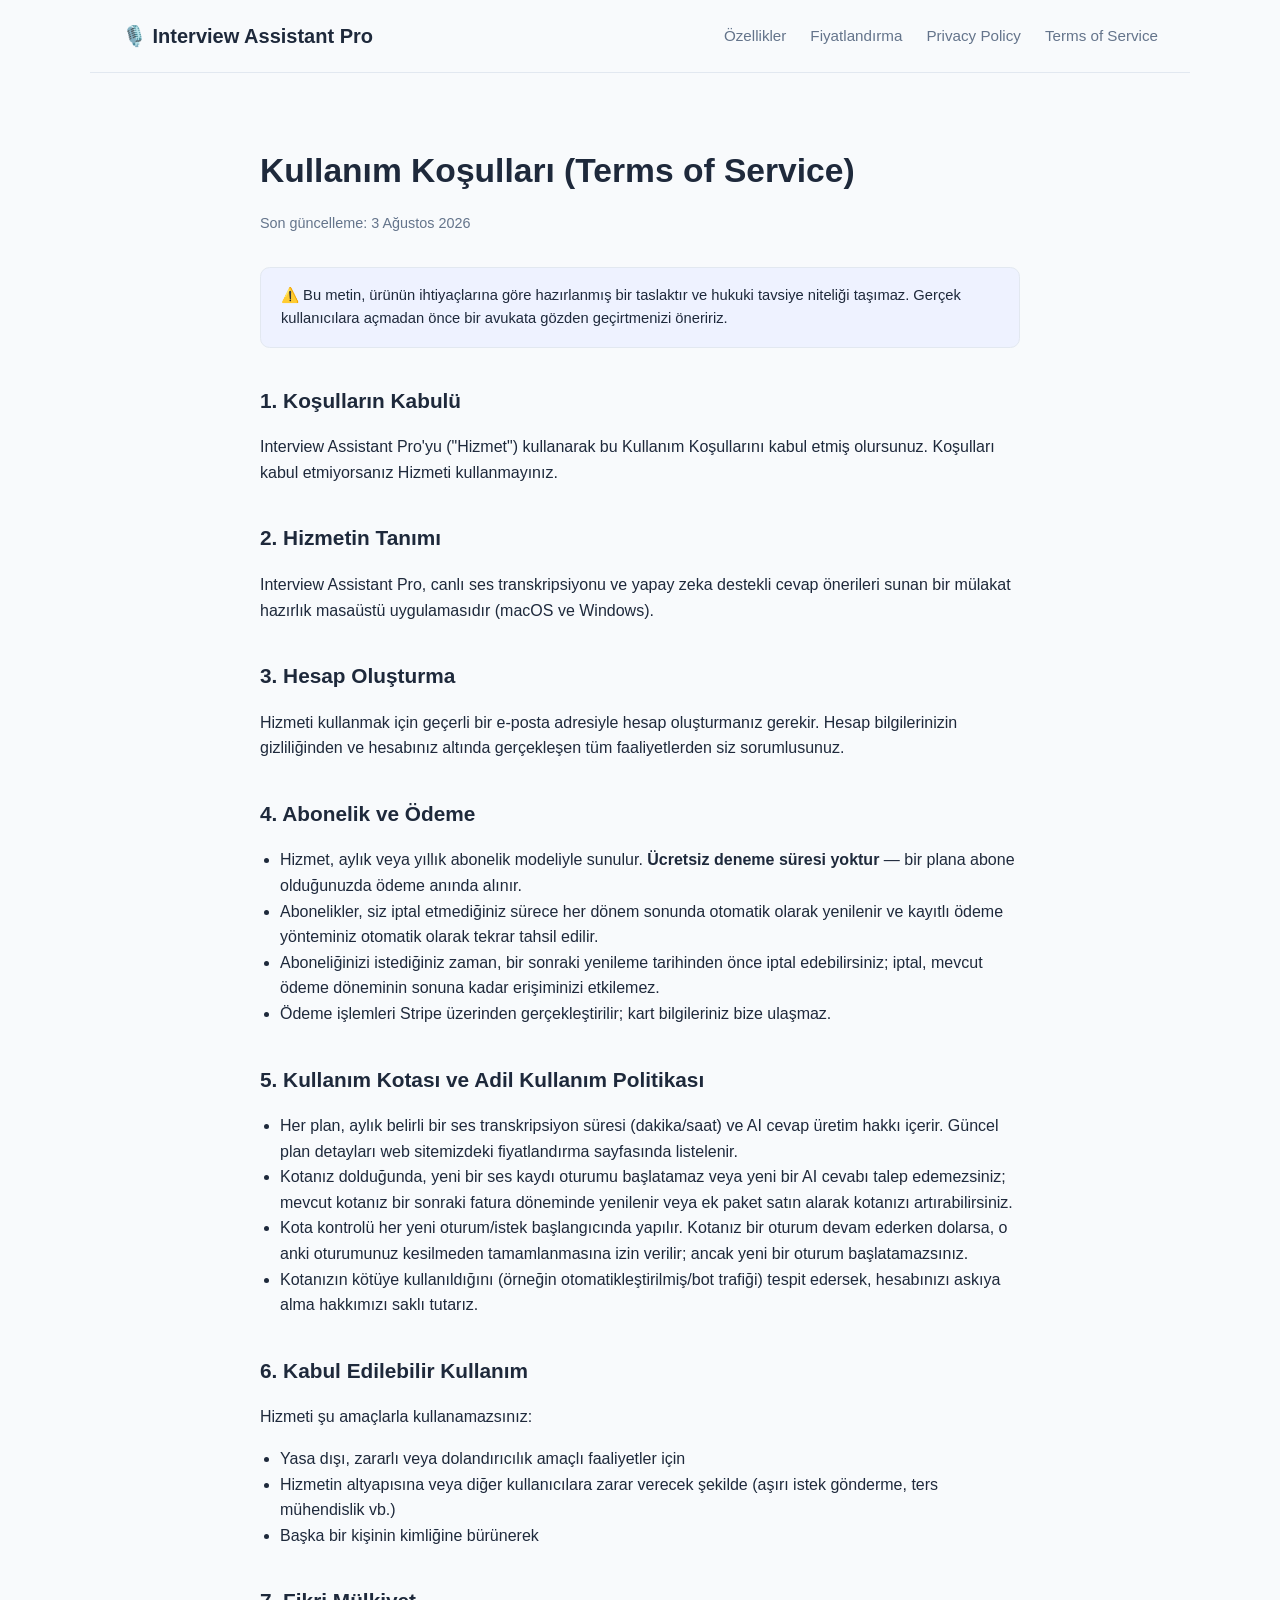
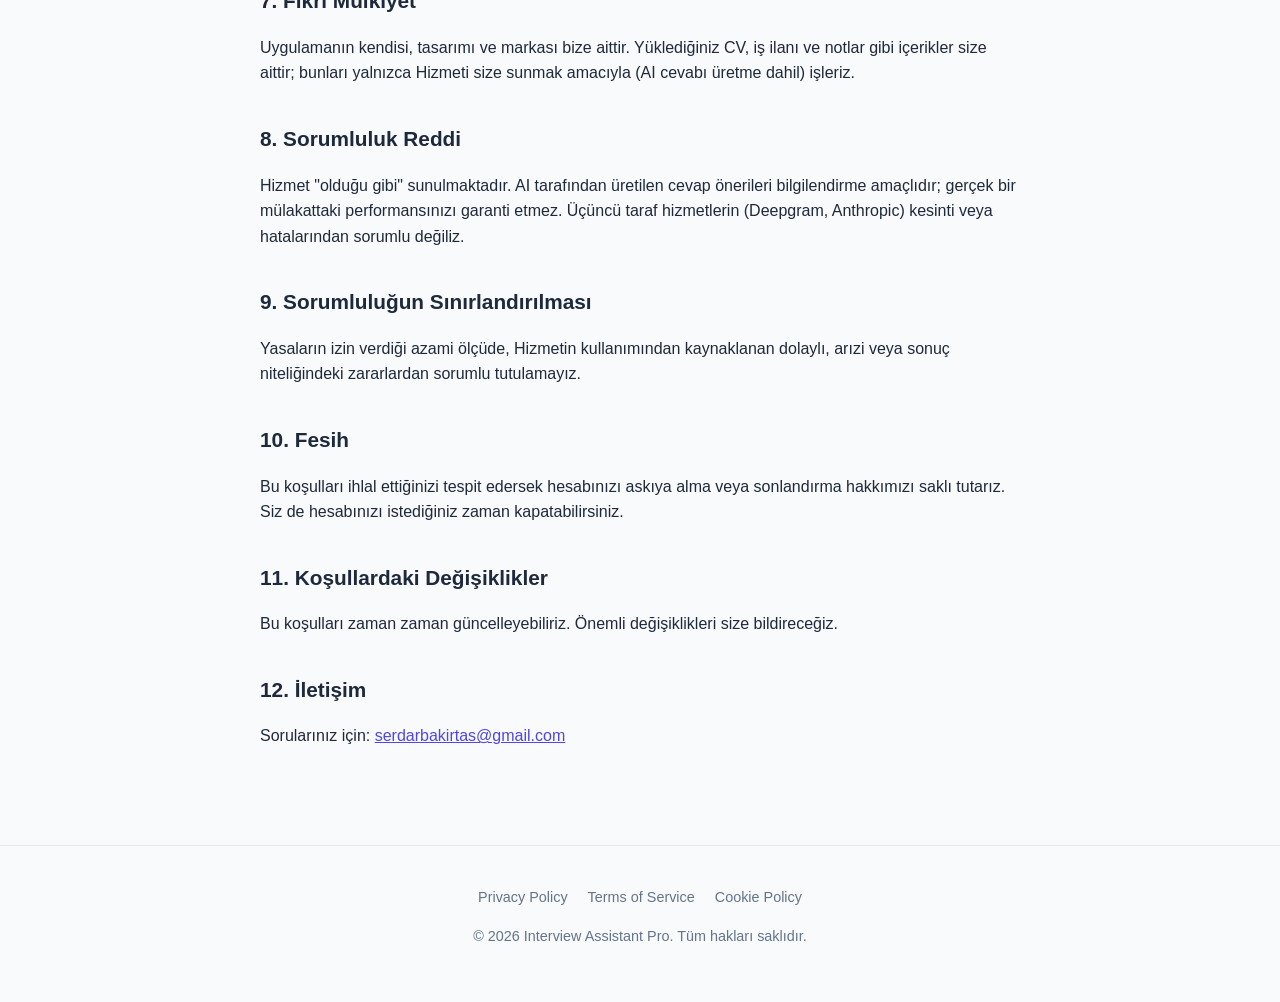
==== terms.html @ e969a351 "Initial commit: Interview Assistant Pro marketing website Static HTML/CSS site with landing page, Pr" ====
<!doctype html>
<html lang="tr">
<head>
  <meta charset="UTF-8" />
  <meta name="viewport" content="width=device-width, initial-scale=1.0" />
  <title>Terms of Service — Interview Assistant Pro</title>
  <link rel="stylesheet" href="style.css" />
</head>
<body>
  <header class="site-header">
    <a href="index.html" class="logo">🎙️ Interview Assistant Pro</a>
    <nav class="site-nav">
      <a href="index.html#features">Özellikler</a>
      <a href="index.html#pricing">Fiyatlandırma</a>
      <a href="privacy.html">Privacy Policy</a>
      <a href="terms.html">Terms of Service</a>
    </nav>
  </header>

  <main>
    <div class="legal-page">
      <h1>Kullanım Koşulları (Terms of Service)</h1>
      <p class="updated">Son güncelleme: 3 Ağustos 2026</p>

      <div class="notice-box">
        ⚠️ Bu metin, ürünün ihtiyaçlarına göre hazırlanmış bir taslaktır ve hukuki tavsiye niteliği taşımaz.
        Gerçek kullanıcılara açmadan önce bir avukata gözden geçirtmenizi öneririz.
      </div>

      <h2>1. Koşulların Kabulü</h2>
      <p>
        Interview Assistant Pro'yu ("Hizmet") kullanarak bu Kullanım Koşullarını kabul etmiş olursunuz.
        Koşulları kabul etmiyorsanız Hizmeti kullanmayınız.
      </p>

      <h2>2. Hizmetin Tanımı</h2>
      <p>
        Interview Assistant Pro, canlı ses transkripsiyonu ve yapay zeka destekli cevap önerileri sunan
        bir mülakat hazırlık masaüstü uygulamasıdır (macOS ve Windows).
      </p>

      <h2>3. Hesap Oluşturma</h2>
      <p>
        Hizmeti kullanmak için geçerli bir e-posta adresiyle hesap oluşturmanız gerekir. Hesap
        bilgilerinizin gizliliğinden ve hesabınız altında gerçekleşen tüm faaliyetlerden siz sorumlusunuz.
      </p>

      <h2>4. Abonelik ve Ödeme</h2>
      <ul>
        <li>Hizmet, aylık veya yıllık abonelik modeliyle sunulur. <strong>Ücretsiz deneme süresi yoktur</strong> — bir plana abone olduğunuzda ödeme anında alınır.</li>
        <li>Abonelikler, siz iptal etmediğiniz sürece her dönem sonunda otomatik olarak yenilenir ve kayıtlı ödeme yönteminiz otomatik olarak tekrar tahsil edilir.</li>
        <li>Aboneliğinizi istediğiniz zaman, bir sonraki yenileme tarihinden önce iptal edebilirsiniz; iptal, mevcut ödeme döneminin sonuna kadar erişiminizi etkilemez.</li>
        <li>Ödeme işlemleri Stripe üzerinden gerçekleştirilir; kart bilgileriniz bize ulaşmaz.</li>
      </ul>

      <h2>5. Kullanım Kotası ve Adil Kullanım Politikası</h2>
      <ul>
        <li>Her plan, aylık belirli bir ses transkripsiyon süresi (dakika/saat) ve AI cevap üretim hakkı içerir. Güncel plan detayları web sitemizdeki fiyatlandırma sayfasında listelenir.</li>
        <li>Kotanız dolduğunda, yeni bir ses kaydı oturumu başlatamaz veya yeni bir AI cevabı talep edemezsiniz; mevcut kotanız bir sonraki fatura döneminde yenilenir veya ek paket satın alarak kotanızı artırabilirsiniz.</li>
        <li>Kota kontrolü her yeni oturum/istek başlangıcında yapılır. Kotanız bir oturum devam ederken dolarsa, o anki oturumunuz kesilmeden tamamlanmasına izin verilir; ancak yeni bir oturum başlatamazsınız.</li>
        <li>Kotanızın kötüye kullanıldığını (örneğin otomatikleştirilmiş/bot trafiği) tespit edersek, hesabınızı askıya alma hakkımızı saklı tutarız.</li>
      </ul>

      <h2>6. Kabul Edilebilir Kullanım</h2>
      <p>Hizmeti şu amaçlarla kullanamazsınız:</p>
      <ul>
        <li>Yasa dışı, zararlı veya dolandırıcılık amaçlı faaliyetler için</li>
        <li>Hizmetin altyapısına veya diğer kullanıcılara zarar verecek şekilde (aşırı istek gönderme, ters mühendislik vb.)</li>
        <li>Başka bir kişinin kimliğine bürünerek</li>
      </ul>

      <h2>7. Fikri Mülkiyet</h2>
      <p>
        Uygulamanın kendisi, tasarımı ve markası bize aittir. Yüklediğiniz CV, iş ilanı ve notlar gibi
        içerikler size aittir; bunları yalnızca Hizmeti size sunmak amacıyla (AI cevabı üretme dahil) işleriz.
      </p>

      <h2>8. Sorumluluk Reddi</h2>
      <p>
        Hizmet "olduğu gibi" sunulmaktadır. AI tarafından üretilen cevap önerileri bilgilendirme
        amaçlıdır; gerçek bir mülakattaki performansınızı garanti etmez. Üçüncü taraf hizmetlerin
        (Deepgram, Anthropic) kesinti veya hatalarından sorumlu değiliz.
      </p>

      <h2>9. Sorumluluğun Sınırlandırılması</h2>
      <p>
        Yasaların izin verdiği azami ölçüde, Hizmetin kullanımından kaynaklanan dolaylı, arızi veya
        sonuç niteliğindeki zararlardan sorumlu tutulamayız.
      </p>

      <h2>10. Fesih</h2>
      <p>
        Bu koşulları ihlal ettiğinizi tespit edersek hesabınızı askıya alma veya sonlandırma hakkımızı
        saklı tutarız. Siz de hesabınızı istediğiniz zaman kapatabilirsiniz.
      </p>

      <h2>11. Koşullardaki Değişiklikler</h2>
      <p>Bu koşulları zaman zaman güncelleyebiliriz. Önemli değişiklikleri size bildireceğiz.</p>

      <h2>12. İletişim</h2>
      <p>Sorularınız için: <a href="mailto:serdarbakirtas@gmail.com">serdarbakirtas@gmail.com</a></p>
    </div>
  </main>

  <footer class="site-footer">
    <div class="legal-links">
      <a href="privacy.html">Privacy Policy</a>
      <a href="terms.html">Terms of Service</a>
      <a href="cookies.html">Cookie Policy</a>
    </div>
    <p>© 2026 Interview Assistant Pro. Tüm hakları saklıdır.</p>
  </footer>
</body>
</html>
---- style.css ----
:root {
  --bg: #f8fafc;
  --bg-alt: #ffffff;
  --text: #1e293b;
  --text-muted: #64748b;
  --border: #e2e8f0;
  --primary: #4f46e5;
  --primary-hover: #4338ca;
  --accent-bg: #eef2ff;
  --code-bg: #f1f5f9;
}

@media (prefers-color-scheme: dark) {
  :root {
    --bg: #0f172a;
    --bg-alt: #1e293b;
    --text: #f1f5f9;
    --text-muted: #94a3b8;
    --border: #334155;
    --primary: #818cf8;
    --primary-hover: #a5b4fc;
    --accent-bg: #1e1b4b;
    --code-bg: #1e293b;
  }
}

* { box-sizing: border-box; }

body {
  margin: 0;
  font-family: -apple-system, BlinkMacSystemFont, 'Segoe UI', Roboto, Helvetica, Arial, sans-serif;
  background: var(--bg);
  color: var(--text);
  line-height: 1.6;
}

a { color: var(--primary); }

header.site-header {
  display: flex;
  align-items: center;
  justify-content: space-between;
  padding: 1.25rem 2rem;
  border-bottom: 1px solid var(--border);
  max-width: 1100px;
  margin: 0 auto;
}

.logo {
  font-weight: 700;
  font-size: 1.25rem;
  text-decoration: none;
  color: var(--text);
  display: flex;
  align-items: center;
  gap: 0.5rem;
}

nav.site-nav {
  display: flex;
  gap: 1.5rem;
}

nav.site-nav a {
  text-decoration: none;
  color: var(--text-muted);
  font-size: 0.95rem;
  font-weight: 500;
}

nav.site-nav a:hover { color: var(--primary); }

main {
  max-width: 1100px;
  margin: 0 auto;
  padding: 0 2rem;
}

.hero {
  text-align: center;
  padding: 5rem 1rem 4rem;
}

.hero h1 {
  font-size: 2.75rem;
  margin: 0 0 1rem;
  line-height: 1.15;
}

.hero p.subtitle {
  font-size: 1.2rem;
  color: var(--text-muted);
  max-width: 600px;
  margin: 0 auto 2rem;
}

.cta-group {
  display: flex;
  gap: 1rem;
  justify-content: center;
  flex-wrap: wrap;
}

.btn {
  display: inline-block;
  padding: 0.85rem 1.75rem;
  border-radius: 0.6rem;
  font-weight: 600;
  text-decoration: none;
  font-size: 1rem;
  transition: transform 0.15s ease, background 0.15s ease;
}

.btn-primary {
  background: var(--primary);
  color: white;
}

.btn-primary:hover {
  background: var(--primary-hover);
  transform: translateY(-1px);
}

.btn-secondary {
  background: var(--accent-bg);
  color: var(--primary);
}

.btn-secondary:hover { transform: translateY(-1px); }

section.features {
  padding: 3rem 0 4rem;
}

section.features h2, section.pricing h2 {
  text-align: center;
  font-size: 2rem;
  margin-bottom: 2.5rem;
}

.feature-grid {
  display: grid;
  grid-template-columns: repeat(auto-fit, minmax(240px, 1fr));
  gap: 1.5rem;
}

.feature-card {
  background: var(--bg-alt);
  border: 1px solid var(--border);
  border-radius: 0.75rem;
  padding: 1.5rem;
}

.feature-card .icon { font-size: 1.75rem; margin-bottom: 0.5rem; }
.feature-card h3 { margin: 0 0 0.5rem; font-size: 1.05rem; }
.feature-card p { margin: 0; color: var(--text-muted); font-size: 0.92rem; }

section.pricing { padding: 2rem 0 4rem; }

.pricing-grid {
  display: grid;
  grid-template-columns: repeat(auto-fit, minmax(260px, 1fr));
  gap: 1.5rem;
  max-width: 800px;
  margin: 0 auto;
}

.price-card {
  background: var(--bg-alt);
  border: 1px solid var(--border);
  border-radius: 0.9rem;
  padding: 2rem;
  text-align: center;
}

.price-card .plan-name { font-weight: 700; font-size: 1.1rem; margin-bottom: 0.5rem; }
.price-card .plan-price { font-size: 2.25rem; font-weight: 800; margin: 0.5rem 0; }
.price-card .plan-price span { font-size: 1rem; font-weight: 500; color: var(--text-muted); }
.price-card ul { list-style: none; padding: 0; margin: 1.25rem 0; color: var(--text-muted); font-size: 0.92rem; }
.price-card li { padding: 0.35rem 0; }

footer.site-footer {
  border-top: 1px solid var(--border);
  padding: 2.5rem 2rem;
  text-align: center;
  color: var(--text-muted);
  font-size: 0.9rem;
}

footer.site-footer .legal-links {
  display: flex;
  gap: 1.25rem;
  justify-content: center;
  margin-bottom: 1rem;
  flex-wrap: wrap;
}

footer.site-footer .legal-links a {
  color: var(--text-muted);
  text-decoration: none;
}

footer.site-footer .legal-links a:hover { color: var(--primary); }

/* Legal pages */
.legal-page {
  padding: 3rem 0 5rem;
  max-width: 760px;
  margin: 0 auto;
}

.legal-page h1 { font-size: 2.1rem; margin-bottom: 0.25rem; }
.legal-page .updated { color: var(--text-muted); font-size: 0.9rem; margin-bottom: 2rem; }
.legal-page h2 { font-size: 1.3rem; margin-top: 2.25rem; }
.legal-page h3 { font-size: 1.05rem; margin-top: 1.5rem; }
.legal-page p, .legal-page li { color: var(--text); }
.legal-page ul { padding-left: 1.25rem; }

.notice-box {
  background: var(--accent-bg);
  border: 1px solid var(--border);
  border-radius: 0.6rem;
  padding: 1rem 1.25rem;
  margin: 1.5rem 0;
  font-size: 0.92rem;
}

@media (max-width: 640px) {
  header.site-header { flex-direction: column; gap: 1rem; padding: 1.5rem 1.25rem; }
  .hero h1 { font-size: 2rem; }
  main { padding: 0 1.25rem; }
}
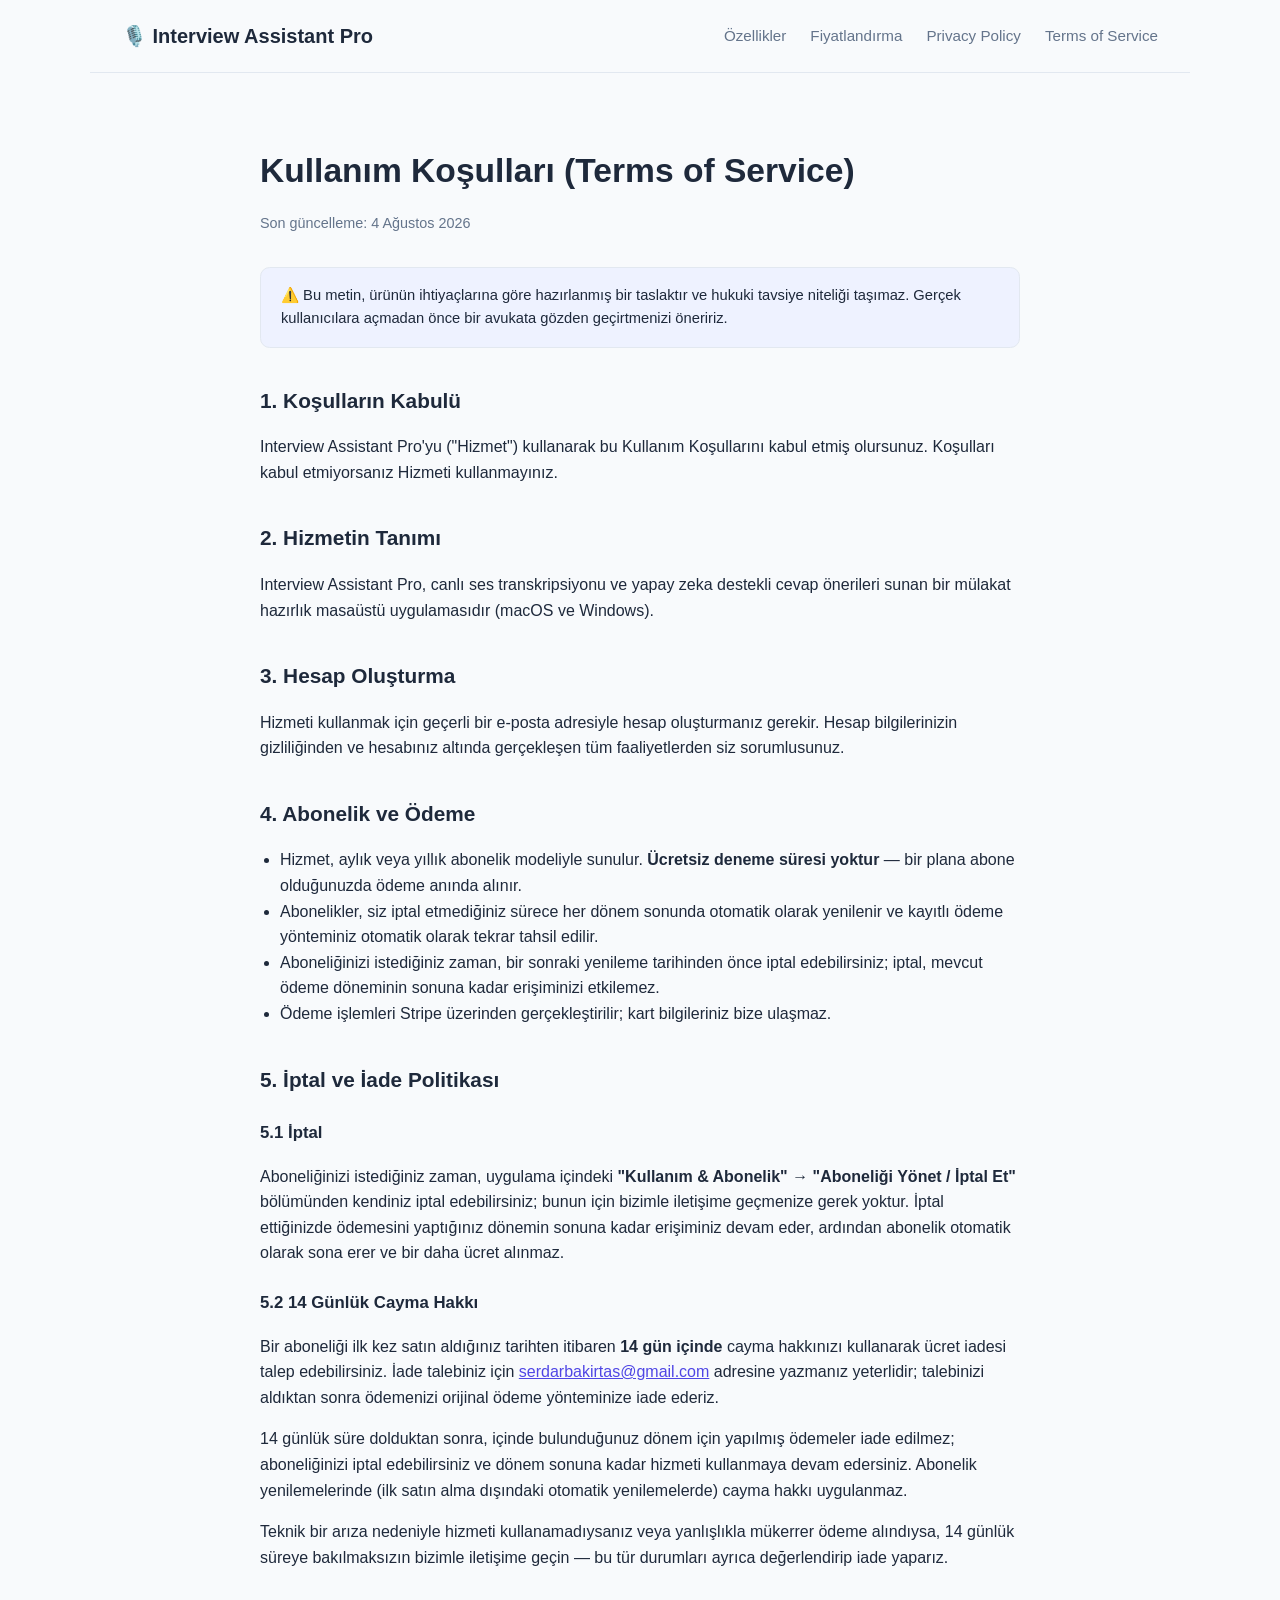
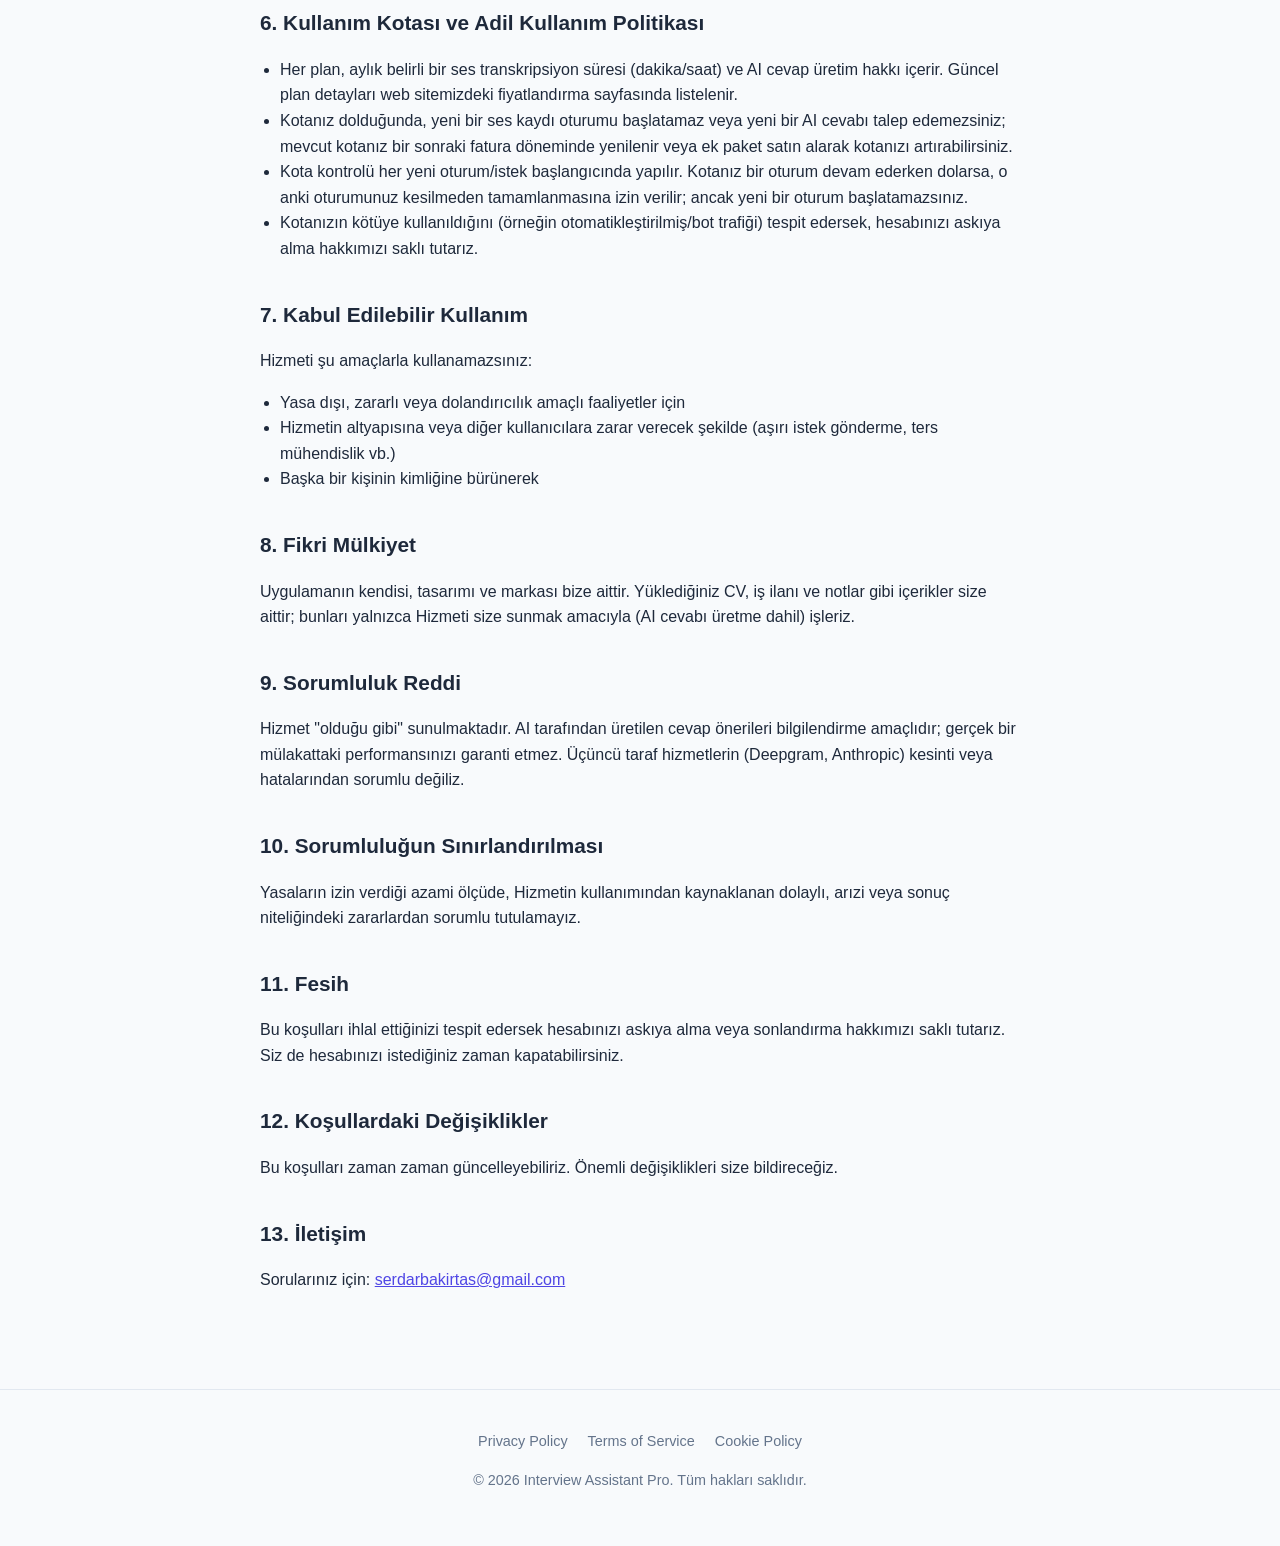
==== commit 060e9048: "Add cancellation and 14-day refund policy to Terms of Service Spells out self-service cancellation (" ====
--- a/terms.html
+++ b/terms.html
@@ -20,7 +20,7 @@
   <main>
     <div class="legal-page">
       <h1>Kullanım Koşulları (Terms of Service)</h1>
-      <p class="updated">Son güncelleme: 3 Ağustos 2026</p>
+      <p class="updated">Son güncelleme: 4 Ağustos 2026</p>
 
       <div class="notice-box">
         ⚠️ Bu metin, ürünün ihtiyaçlarına göre hazırlanmış bir taslaktır ve hukuki tavsiye niteliği taşımaz.
@@ -53,7 +53,33 @@
         <li>Ödeme işlemleri Stripe üzerinden gerçekleştirilir; kart bilgileriniz bize ulaşmaz.</li>
       </ul>
 
-      <h2>5. Kullanım Kotası ve Adil Kullanım Politikası</h2>
+      <h2>5. İptal ve İade Politikası</h2>
+      <h3>5.1 İptal</h3>
+      <p>
+        Aboneliğinizi istediğiniz zaman, uygulama içindeki <strong>"Kullanım &amp; Abonelik" → "Aboneliği Yönet / İptal Et"</strong>
+        bölümünden kendiniz iptal edebilirsiniz; bunun için bizimle iletişime geçmenize gerek yoktur. İptal ettiğinizde
+        ödemesini yaptığınız dönemin sonuna kadar erişiminiz devam eder, ardından abonelik otomatik olarak sona erer
+        ve bir daha ücret alınmaz.
+      </p>
+
+      <h3>5.2 14 Günlük Cayma Hakkı</h3>
+      <p>
+        Bir aboneliği ilk kez satın aldığınız tarihten itibaren <strong>14 gün içinde</strong> cayma hakkınızı
+        kullanarak ücret iadesi talep edebilirsiniz. İade talebiniz için
+        <a href="mailto:serdarbakirtas@gmail.com">serdarbakirtas@gmail.com</a> adresine yazmanız yeterlidir; talebinizi
+        aldıktan sonra ödemenizi orijinal ödeme yönteminize iade ederiz.
+      </p>
+      <p>
+        14 günlük süre dolduktan sonra, içinde bulunduğunuz dönem için yapılmış ödemeler iade edilmez; aboneliğinizi
+        iptal edebilirsiniz ve dönem sonuna kadar hizmeti kullanmaya devam edersiniz. Abonelik yenilemelerinde
+        (ilk satın alma dışındaki otomatik yenilemelerde) cayma hakkı uygulanmaz.
+      </p>
+      <p>
+        Teknik bir arıza nedeniyle hizmeti kullanamadıysanız veya yanlışlıkla mükerrer ödeme alındıysa, 14 günlük
+        süreye bakılmaksızın bizimle iletişime geçin — bu tür durumları ayrıca değerlendirip iade yaparız.
+      </p>
+
+      <h2>6. Kullanım Kotası ve Adil Kullanım Politikası</h2>
       <ul>
         <li>Her plan, aylık belirli bir ses transkripsiyon süresi (dakika/saat) ve AI cevap üretim hakkı içerir. Güncel plan detayları web sitemizdeki fiyatlandırma sayfasında listelenir.</li>
         <li>Kotanız dolduğunda, yeni bir ses kaydı oturumu başlatamaz veya yeni bir AI cevabı talep edemezsiniz; mevcut kotanız bir sonraki fatura döneminde yenilenir veya ek paket satın alarak kotanızı artırabilirsiniz.</li>
@@ -61,7 +87,7 @@
         <li>Kotanızın kötüye kullanıldığını (örneğin otomatikleştirilmiş/bot trafiği) tespit edersek, hesabınızı askıya alma hakkımızı saklı tutarız.</li>
       </ul>
 
-      <h2>6. Kabul Edilebilir Kullanım</h2>
+      <h2>7. Kabul Edilebilir Kullanım</h2>
       <p>Hizmeti şu amaçlarla kullanamazsınız:</p>
       <ul>
         <li>Yasa dışı, zararlı veya dolandırıcılık amaçlı faaliyetler için</li>
@@ -69,35 +95,35 @@
         <li>Başka bir kişinin kimliğine bürünerek</li>
       </ul>
 
-      <h2>7. Fikri Mülkiyet</h2>
+      <h2>8. Fikri Mülkiyet</h2>
       <p>
         Uygulamanın kendisi, tasarımı ve markası bize aittir. Yüklediğiniz CV, iş ilanı ve notlar gibi
         içerikler size aittir; bunları yalnızca Hizmeti size sunmak amacıyla (AI cevabı üretme dahil) işleriz.
       </p>
 
-      <h2>8. Sorumluluk Reddi</h2>
+      <h2>9. Sorumluluk Reddi</h2>
       <p>
         Hizmet "olduğu gibi" sunulmaktadır. AI tarafından üretilen cevap önerileri bilgilendirme
         amaçlıdır; gerçek bir mülakattaki performansınızı garanti etmez. Üçüncü taraf hizmetlerin
         (Deepgram, Anthropic) kesinti veya hatalarından sorumlu değiliz.
       </p>
 
-      <h2>9. Sorumluluğun Sınırlandırılması</h2>
+      <h2>10. Sorumluluğun Sınırlandırılması</h2>
       <p>
         Yasaların izin verdiği azami ölçüde, Hizmetin kullanımından kaynaklanan dolaylı, arızi veya
         sonuç niteliğindeki zararlardan sorumlu tutulamayız.
       </p>
 
-      <h2>10. Fesih</h2>
+      <h2>11. Fesih</h2>
       <p>
         Bu koşulları ihlal ettiğinizi tespit edersek hesabınızı askıya alma veya sonlandırma hakkımızı
         saklı tutarız. Siz de hesabınızı istediğiniz zaman kapatabilirsiniz.
       </p>
 
-      <h2>11. Koşullardaki Değişiklikler</h2>
+      <h2>12. Koşullardaki Değişiklikler</h2>
       <p>Bu koşulları zaman zaman güncelleyebiliriz. Önemli değişiklikleri size bildireceğiz.</p>
 
-      <h2>12. İletişim</h2>
+      <h2>13. İletişim</h2>
       <p>Sorularınız için: <a href="mailto:serdarbakirtas@gmail.com">serdarbakirtas@gmail.com</a></p>
     </div>
   </main>
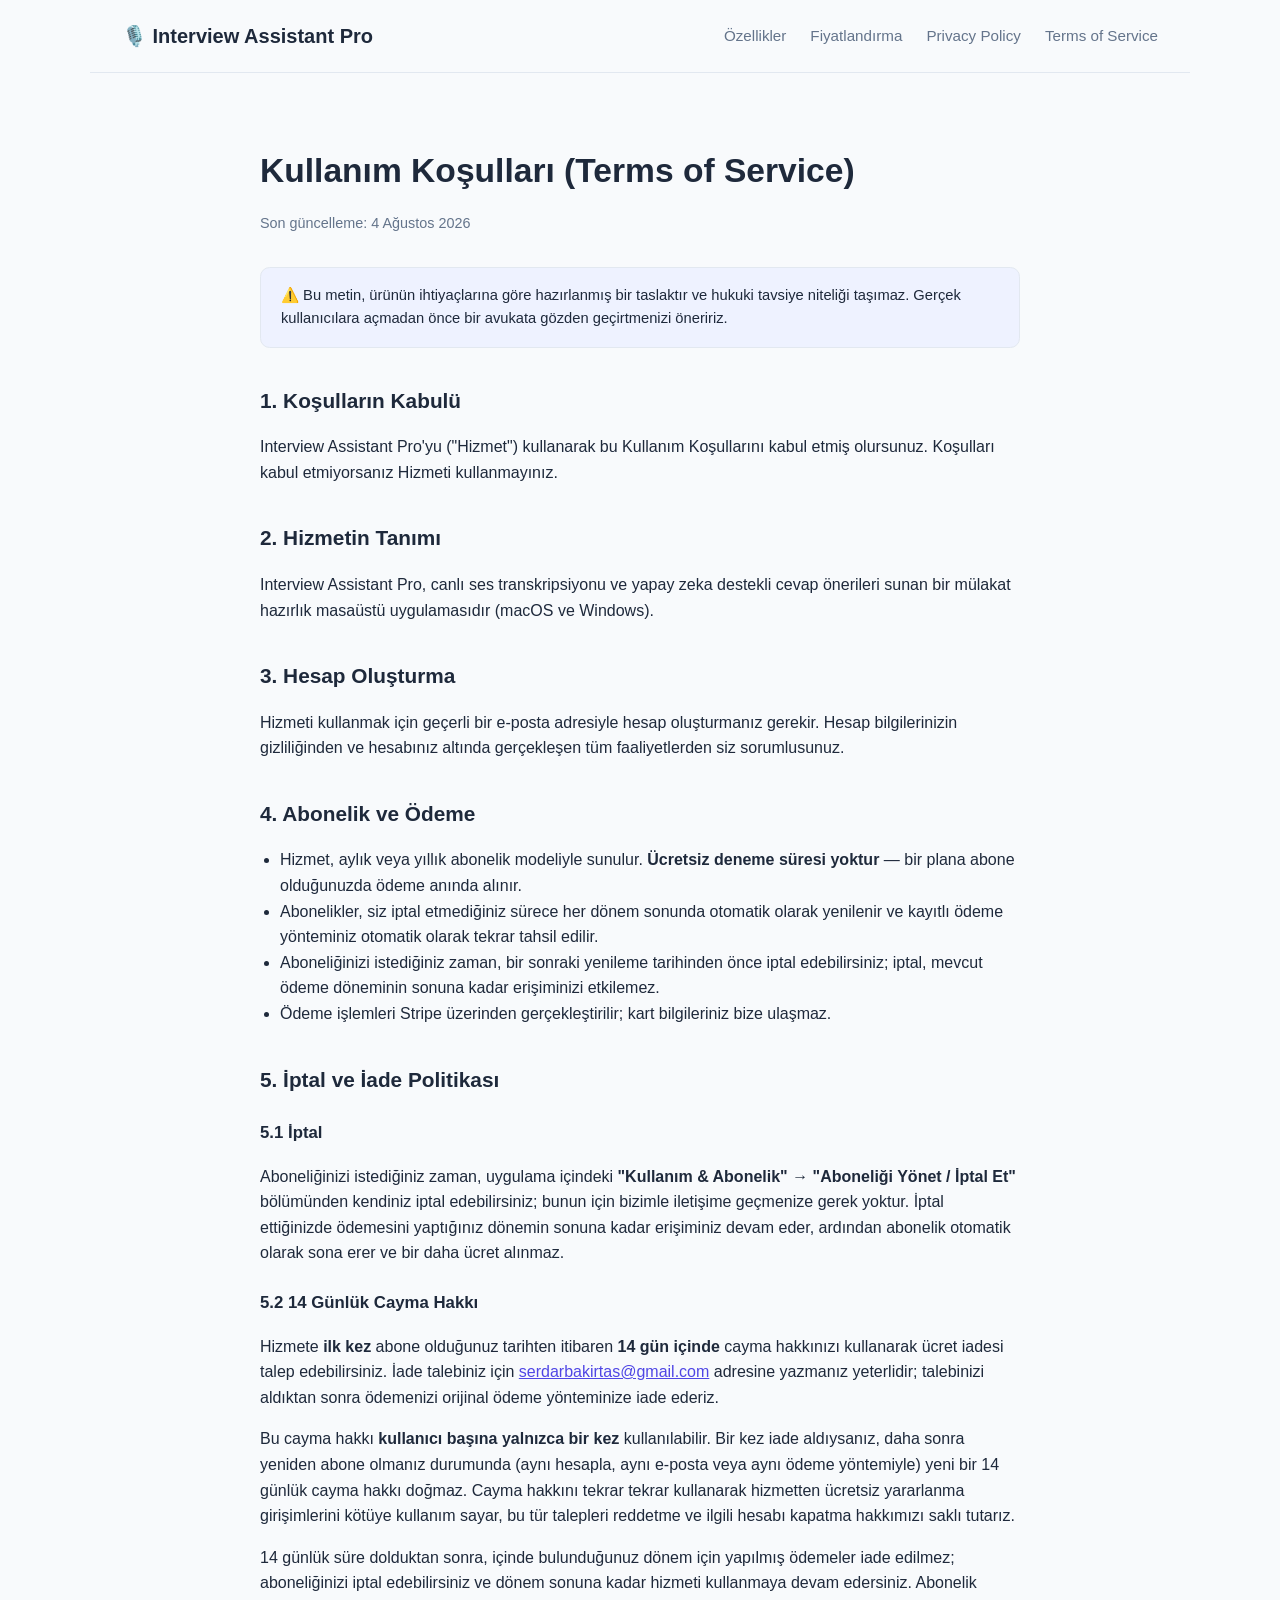
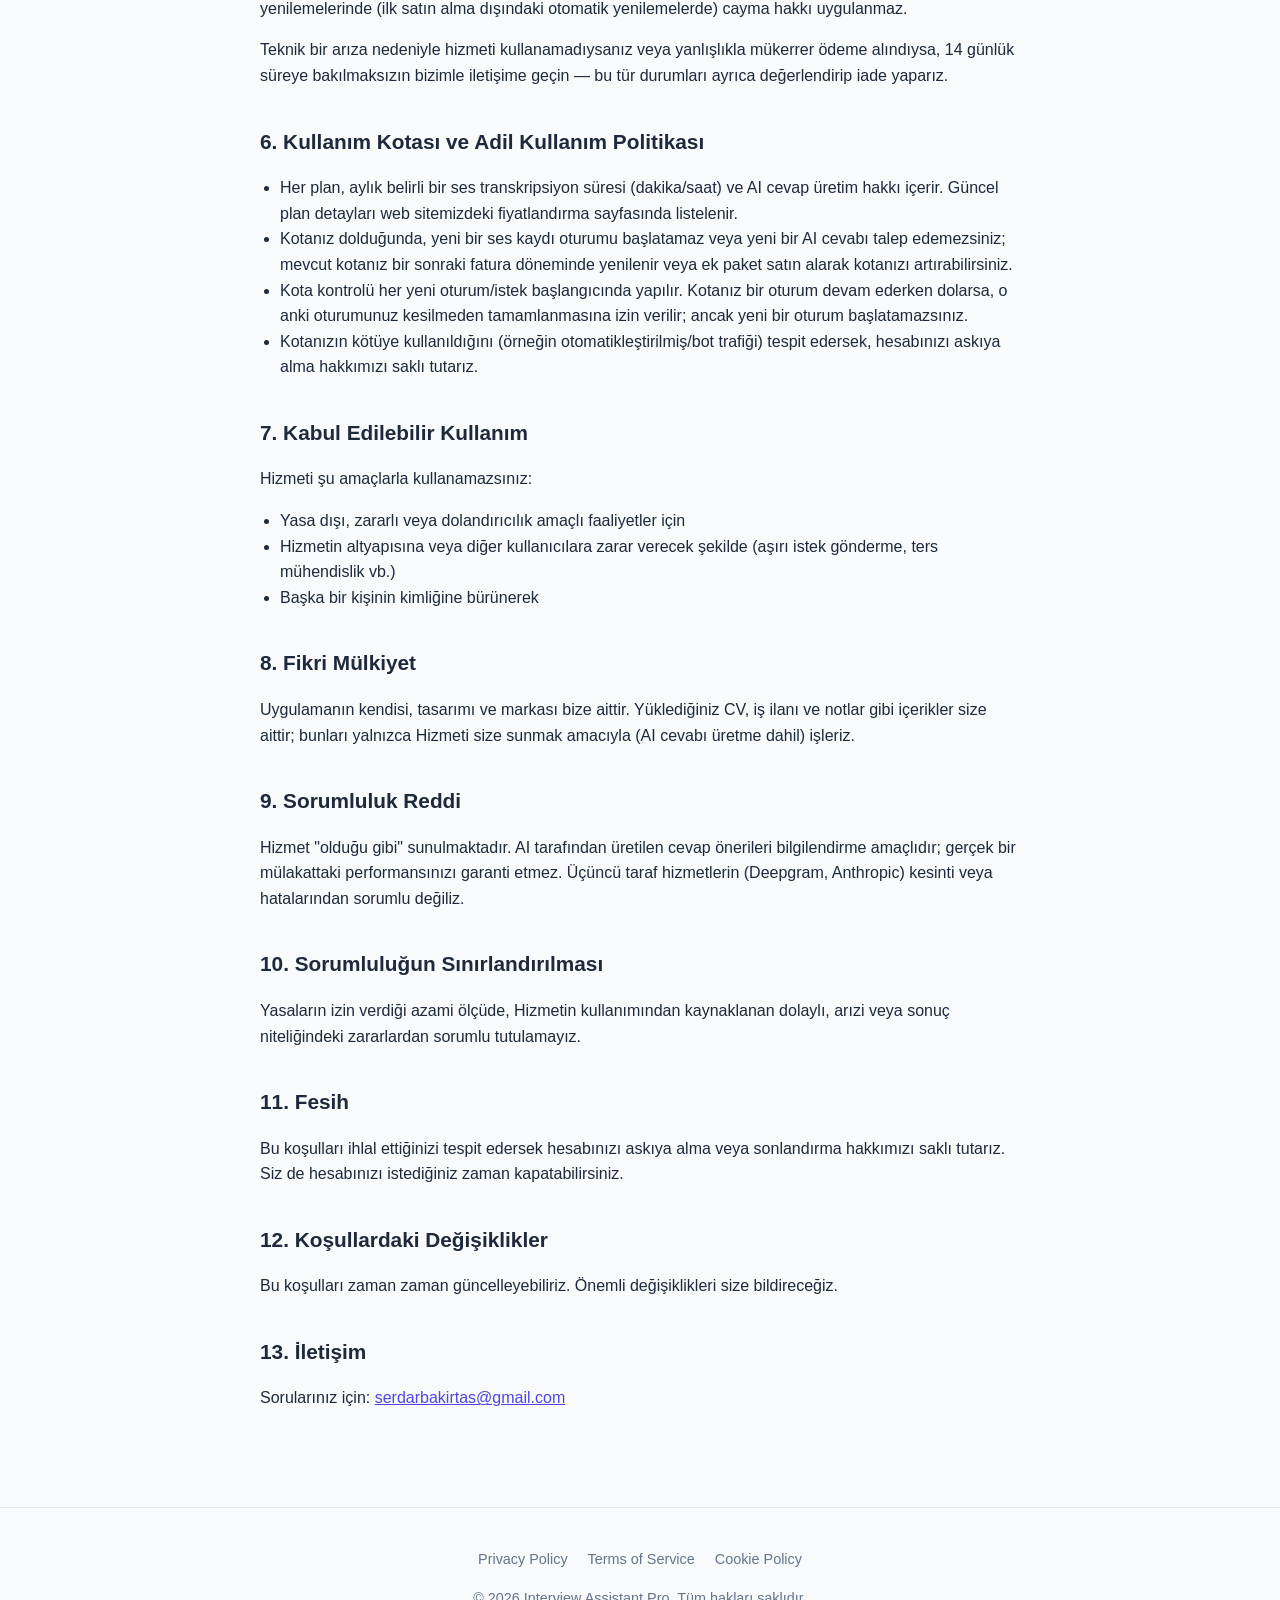
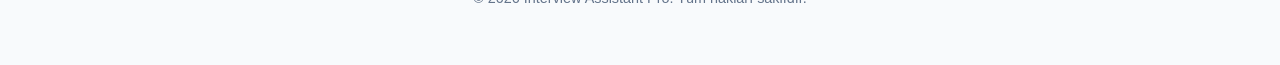
==== commit b2ac88f3: "Limit the 14-day withdrawal right to once per user Without this, someone could subscribe, use it for" ====
--- a/terms.html
+++ b/terms.html
@@ -64,10 +64,16 @@
 
       <h3>5.2 14 Günlük Cayma Hakkı</h3>
       <p>
-        Bir aboneliği ilk kez satın aldığınız tarihten itibaren <strong>14 gün içinde</strong> cayma hakkınızı
-        kullanarak ücret iadesi talep edebilirsiniz. İade talebiniz için
+        Hizmete <strong>ilk kez</strong> abone olduğunuz tarihten itibaren <strong>14 gün içinde</strong> cayma
+        hakkınızı kullanarak ücret iadesi talep edebilirsiniz. İade talebiniz için
         <a href="mailto:serdarbakirtas@gmail.com">serdarbakirtas@gmail.com</a> adresine yazmanız yeterlidir; talebinizi
         aldıktan sonra ödemenizi orijinal ödeme yönteminize iade ederiz.
+      </p>
+      <p>
+        Bu cayma hakkı <strong>kullanıcı başına yalnızca bir kez</strong> kullanılabilir. Bir kez iade aldıysanız,
+        daha sonra yeniden abone olmanız durumunda (aynı hesapla, aynı e-posta veya aynı ödeme yöntemiyle) yeni bir
+        14 günlük cayma hakkı doğmaz. Cayma hakkını tekrar tekrar kullanarak hizmetten ücretsiz yararlanma girişimlerini
+        kötüye kullanım sayar, bu tür talepleri reddetme ve ilgili hesabı kapatma hakkımızı saklı tutarız.
       </p>
       <p>
         14 günlük süre dolduktan sonra, içinde bulunduğunuz dönem için yapılmış ödemeler iade edilmez; aboneliğinizi
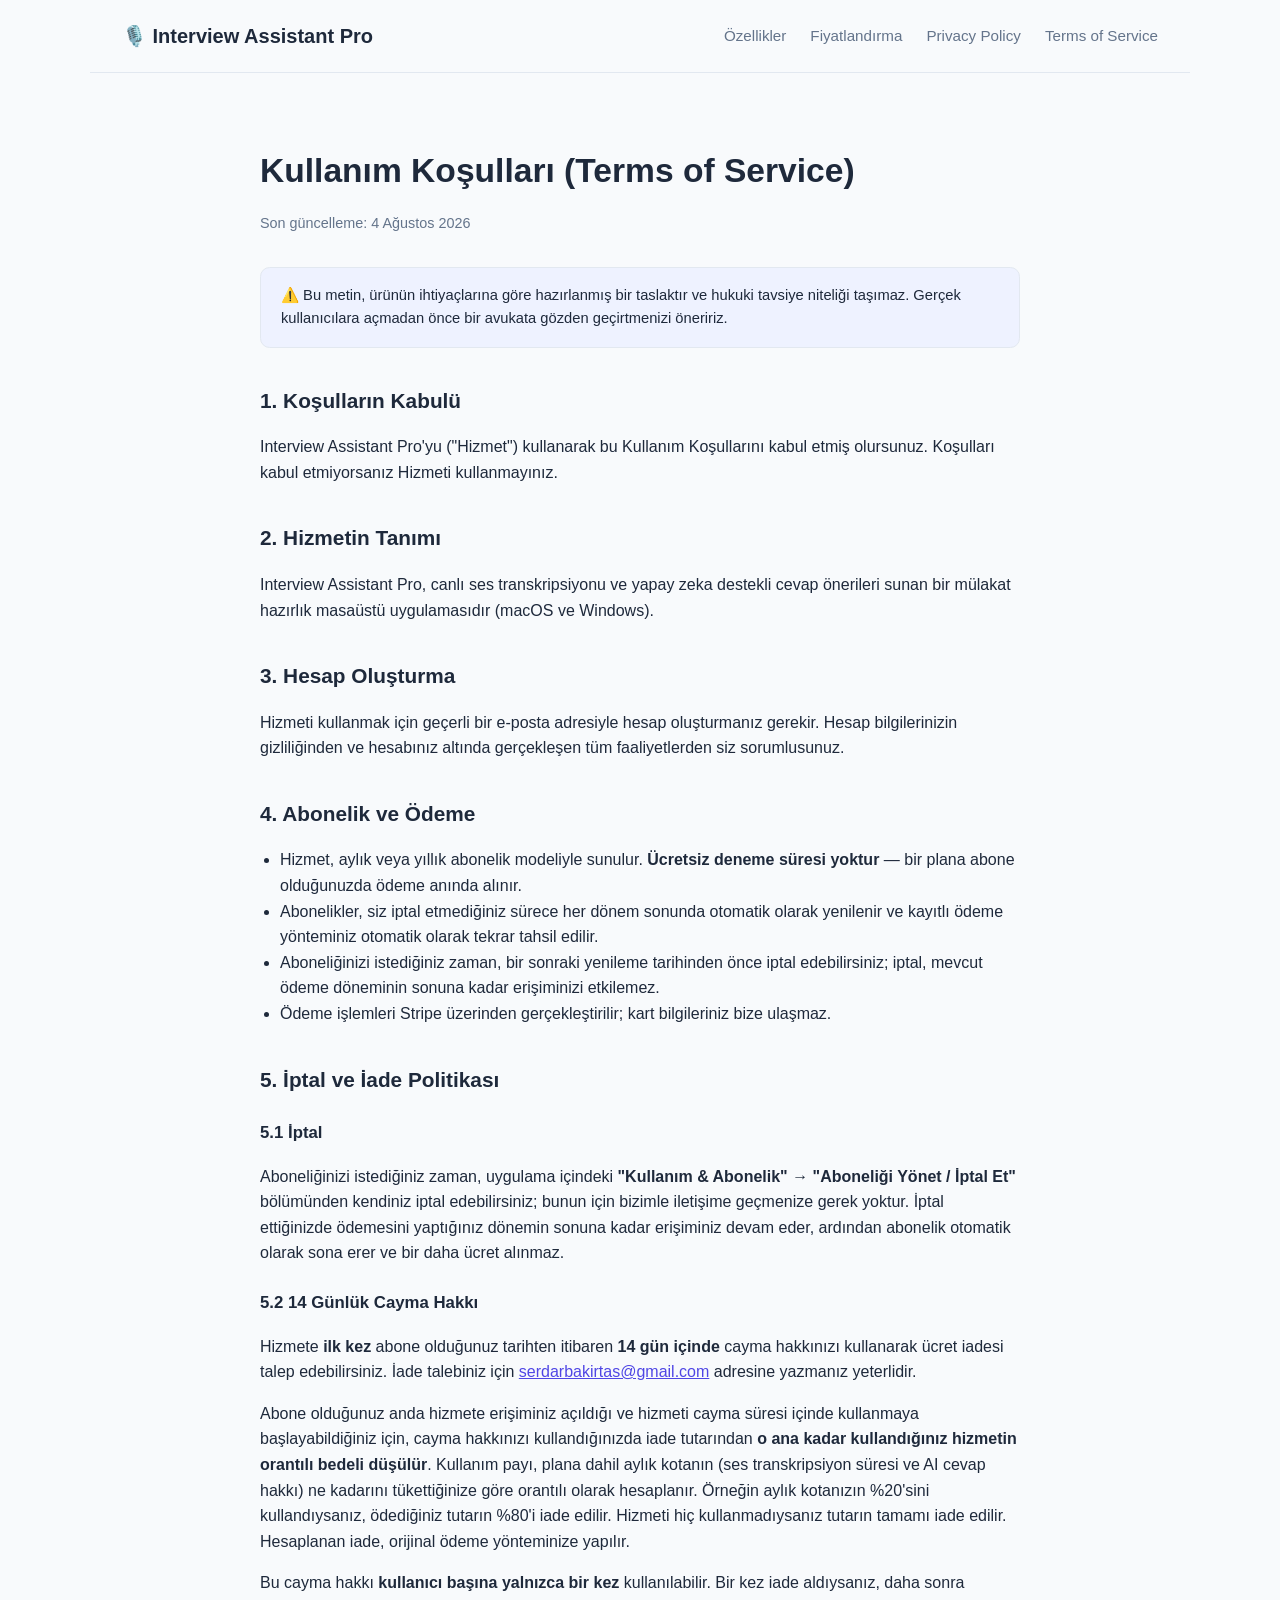
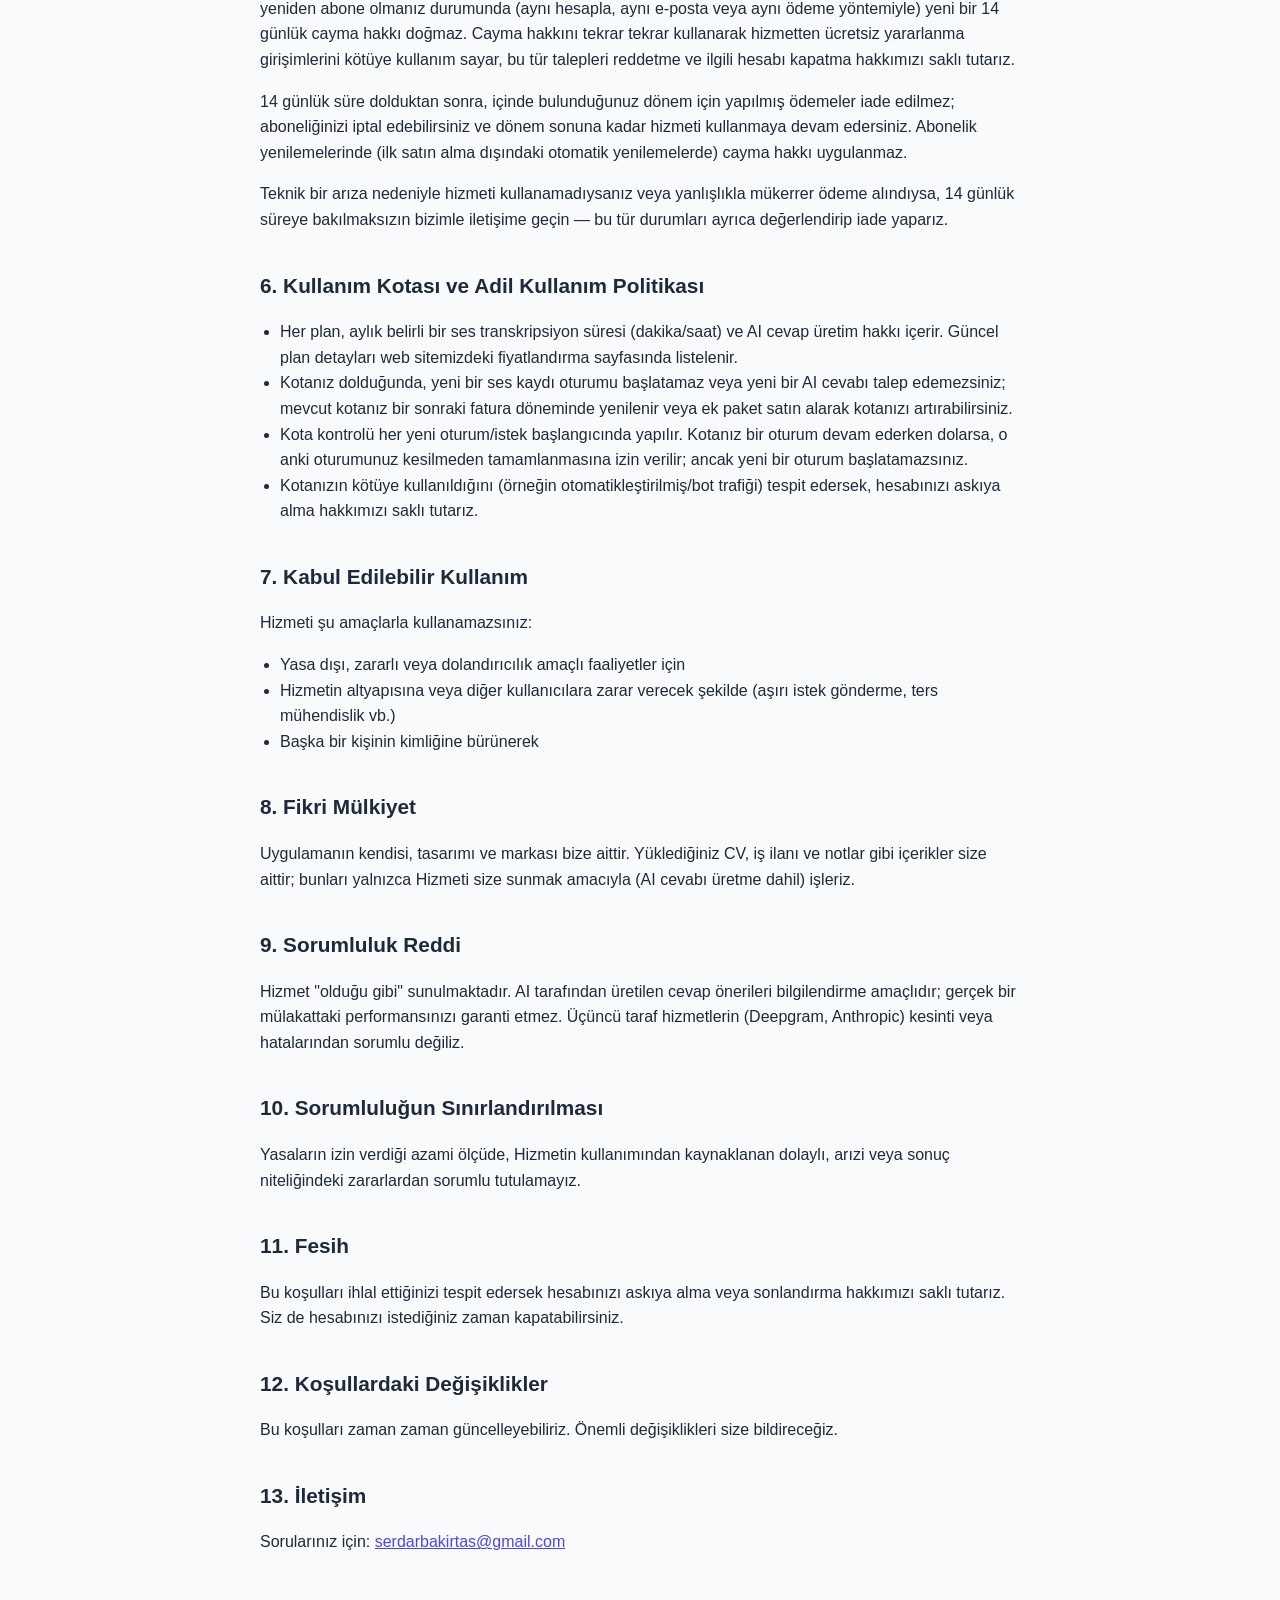
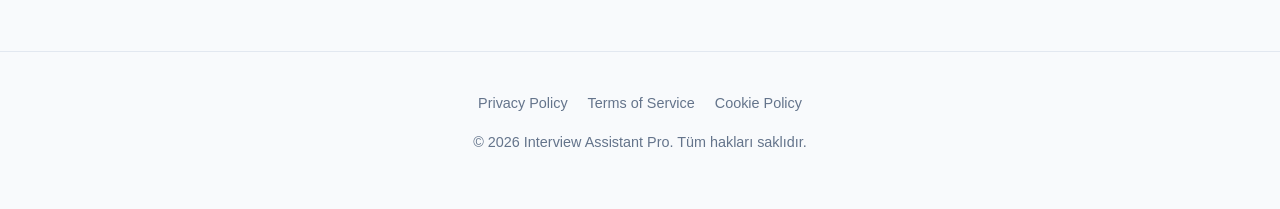
==== commit 7850fb27: "Withdrawal refunds are now pro-rated by quota actually consumed SaaS withdrawal rights don't have to" ====
--- a/terms.html
+++ b/terms.html
@@ -66,8 +66,15 @@
       <p>
         Hizmete <strong>ilk kez</strong> abone olduğunuz tarihten itibaren <strong>14 gün içinde</strong> cayma
         hakkınızı kullanarak ücret iadesi talep edebilirsiniz. İade talebiniz için
-        <a href="mailto:serdarbakirtas@gmail.com">serdarbakirtas@gmail.com</a> adresine yazmanız yeterlidir; talebinizi
-        aldıktan sonra ödemenizi orijinal ödeme yönteminize iade ederiz.
+        <a href="mailto:serdarbakirtas@gmail.com">serdarbakirtas@gmail.com</a> adresine yazmanız yeterlidir.
+      </p>
+      <p>
+        Abone olduğunuz anda hizmete erişiminiz açıldığı ve hizmeti cayma süresi içinde kullanmaya
+        başlayabildiğiniz için, cayma hakkınızı kullandığınızda iade tutarından
+        <strong>o ana kadar kullandığınız hizmetin orantılı bedeli düşülür</strong>. Kullanım payı, plana dahil
+        aylık kotanın (ses transkripsiyon süresi ve AI cevap hakkı) ne kadarını tükettiğinize göre orantılı olarak
+        hesaplanır. Örneğin aylık kotanızın %20'sini kullandıysanız, ödediğiniz tutarın %80'i iade edilir.
+        Hizmeti hiç kullanmadıysanız tutarın tamamı iade edilir. Hesaplanan iade, orijinal ödeme yönteminize yapılır.
       </p>
       <p>
         Bu cayma hakkı <strong>kullanıcı başına yalnızca bir kez</strong> kullanılabilir. Bir kez iade aldıysanız,
